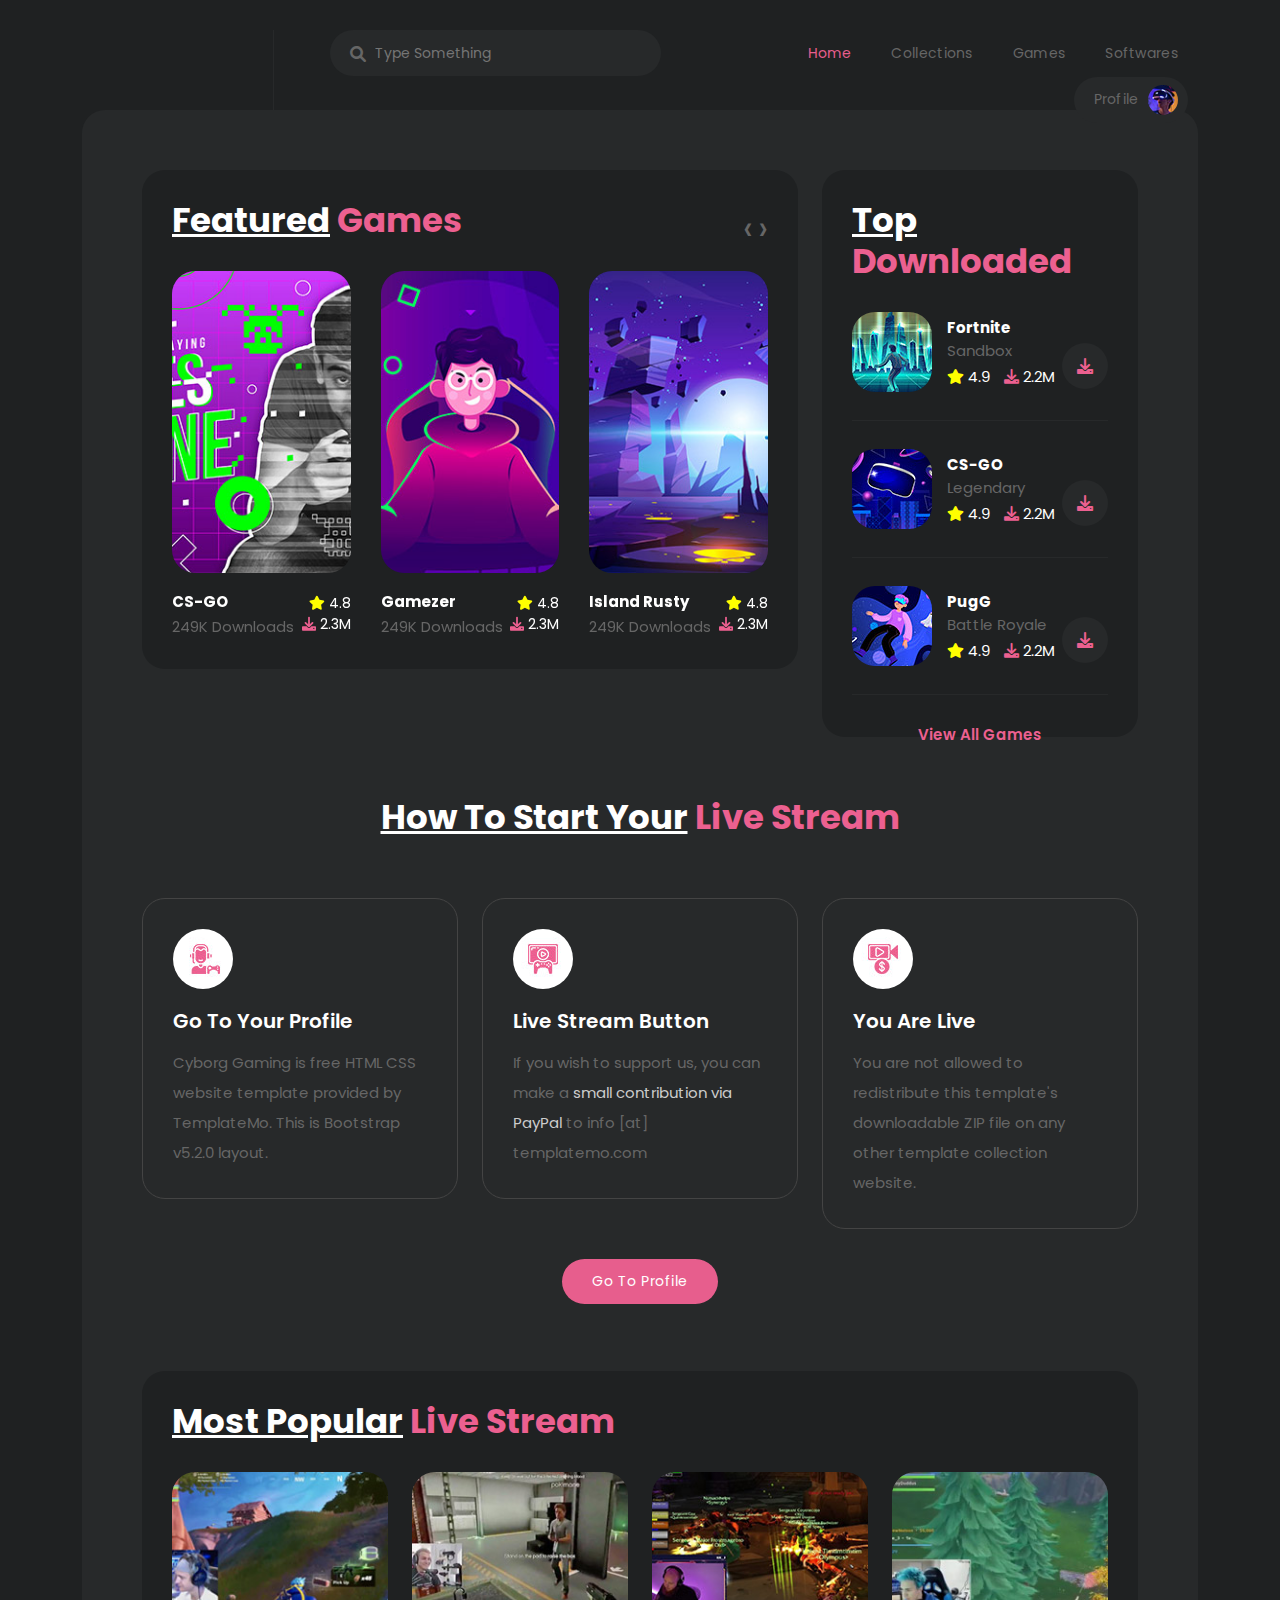
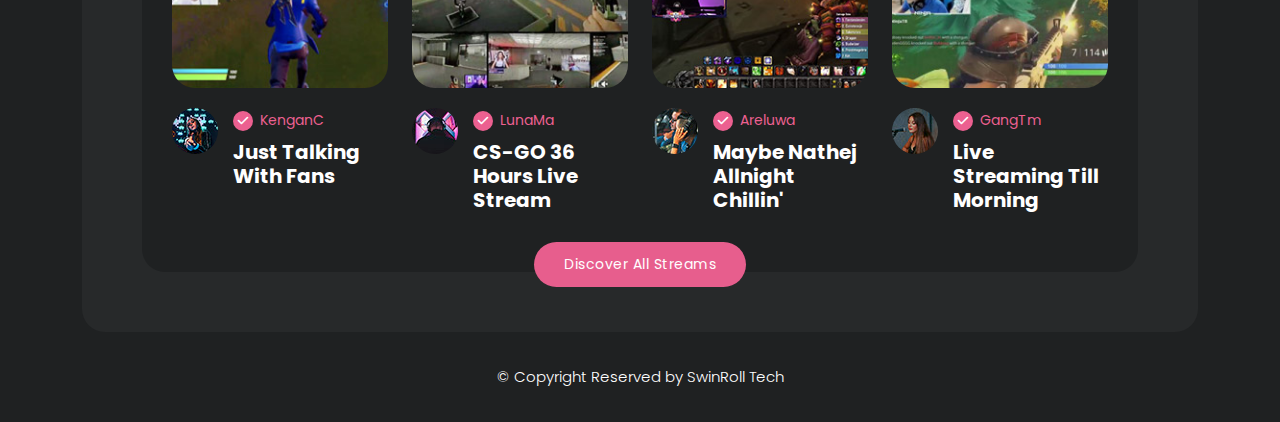
==== browse.html @ 905ba1fa "front-end_sample" ====
<!DOCTYPE html>
<html lang="en">

  <head>

    <meta charset="utf-8">
    <meta name="viewport" content="width=device-width, initial-scale=1, shrink-to-fit=no">

    <link href="https://fonts.googleapis.com/css2?family=Poppins:wght@100;200;300;400;500;600;700;800;900&display=swap" rel="stylesheet">

    <title> Game/App Shop </title>

    <!-- Bootstrap core CSS -->
    <link href="vendor/bootstrap/css/bootstrap.min.css" rel="stylesheet">


    <!-- Additional CSS Files -->
    <link rel="stylesheet" href="assets/css/fontawesome.css">
    <link rel="stylesheet" href="assets/css/templatemo-cyborg-gaming.css">
    <link rel="stylesheet" href="assets/css/owl.css">
    <link rel="stylesheet" href="assets/css/animate.css">
    <link rel="stylesheet"href="https://unpkg.com/swiper@7/swiper-bundle.min.css"/>
 
  </head>

<body>

  <!-- ***** Preloader Start ***** -->
  <div id="js-preloader" class="js-preloader">
    <div class="preloader-inner">
      <span class="dot"></span>
      <div class="dots">
        <span></span>
        <span></span>
        <span></span>
      </div>
    </div>
  </div>
  <!-- ***** Preloader End ***** -->

  <!-- ***** Header Area Start ***** -->
  <header class="header-area header-sticky">
    <div class="container">
        <div class="row">
            <div class="col-12">
                <nav class="main-nav">
                    <!-- ***** Logo Start ***** -->
                    <a href="index.html" class="logo">
                        <img src="assets/images/ " alt="">
                    </a>
                    <!-- ***** Logo End ***** -->
                    <!-- ***** Search End ***** -->
                    <div class="search-input">
                      <form id="search" action="#">
                        <input type="text" placeholder="Type Something" id='searchText' name="searchKeyword" onkeypress="handle" />
                        <i class="fa fa-search"></i>
                      </form>
                    </div>
                    <!-- ***** Search End ***** -->
                    <!-- ***** Menu Start ***** -->
                    <ul class="nav">
                        <li><a href="index.html" class="active">Home</a></li>
                        <li><a href="browse.html">Collections</a></li>
                        <li><a href="details.html">Games</a></li>
                        <li><a href="streams.html">Softwares</a></li>
                        <li><a href="profile.html">Profile <img src="assets/images/profile-header.jpg" alt=""></a></li>
                    </ul>   
                    <a class='menu-trigger'>
                        <span>Menu</span>
                    </a>
                    <!-- ***** Menu End ***** -->
                </nav>
            </div>
        </div>
    </div>
  </header>
  <!-- ***** Header Area End ***** -->

  <div class="container">
    <div class="row">
      <div class="col-lg-12">
        <div class="page-content">

          <!-- ***** Featured Games Start ***** -->
          <div class="row">
            <div class="col-lg-8">
              <div class="featured-games header-text">
                <div class="heading-section">
                  <h4><em>Featured</em> Games</h4>
                </div>
                <div class="owl-features owl-carousel">
                  <div class="item">
                    <div class="thumb">
                      <img src="assets/images/featured-01.jpg" alt="">
                      <div class="hover-effect">
                        <h6>2.4K Streaming</h6>
                      </div>
                    </div>
                    <h4>CS-GO<br><span>249K Downloads</span></h4>
                    <ul>
                      <li><i class="fa fa-star"></i> 4.8</li>
                      <li><i class="fa fa-download"></i> 2.3M</li>
                    </ul>
                  </div>
                  <div class="item">
                    <div class="thumb">
                      <img src="assets/images/featured-02.jpg" alt="">
                      <div class="hover-effect">
                        <h6>2.4K Streaming</h6>
                      </div>
                    </div>
                    <h4>Gamezer<br><span>249K Downloads</span></h4>
                    <ul>
                      <li><i class="fa fa-star"></i> 4.8</li>
                      <li><i class="fa fa-download"></i> 2.3M</li>
                    </ul>
                  </div>
                  <div class="item">
                    <div class="thumb">
                      <img src="assets/images/featured-03.jpg" alt="">
                      <div class="hover-effect">
                        <h6>2.4K Streaming</h6>
                      </div>
                    </div>
                    <h4>Island Rusty<br><span>249K Downloads</span></h4>
                    <ul>
                      <li><i class="fa fa-star"></i> 4.8</li>
                      <li><i class="fa fa-download"></i> 2.3M</li>
                    </ul>
                  </div>
                  <div class="item">
                    <div class="thumb">
                      <img src="assets/images/featured-01.jpg" alt="">
                      <div class="hover-effect">
                        <h6>2.4K Streaming</h6>
                      </div>
                    </div>
                    <h4>CS-GO<br><span>249K Downloads</span></h4>
                    <ul>
                      <li><i class="fa fa-star"></i> 4.8</li>
                      <li><i class="fa fa-download"></i> 2.3M</li>
                    </ul>
                  </div>
                  <div class="item">
                    <div class="thumb">
                      <img src="assets/images/featured-02.jpg" alt="">
                      <div class="hover-effect">
                        <h6>2.4K Streaming</h6>
                      </div>
                    </div>
                    <h4>Gamezer<br><span>249K Downloads</span></h4>
                    <ul>
                      <li><i class="fa fa-star"></i> 4.8</li>
                      <li><i class="fa fa-download"></i> 2.3M</li>
                    </ul>
                  </div>
                  <div class="item">
                    <div class="thumb">
                      <img src="assets/images/featured-03.jpg" alt="">
                      <div class="hover-effect">
                        <h6>2.4K Streaming</h6>
                      </div>
                    </div>
                    <h4>Island Rusty<br><span>249K Downloads</span></h4>
                    <ul>
                      <li><i class="fa fa-star"></i> 4.8</li>
                      <li><i class="fa fa-download"></i> 2.3M</li>
                    </ul>
                  </div>
                </div>
              </div>
            </div>
            <div class="col-lg-4">
              <div class="top-downloaded">
                <div class="heading-section">
                  <h4><em>Top</em> Downloaded</h4>
                </div>
                <ul>
                  <li>
                    <img src="assets/images/game-01.jpg" alt="" class="templatemo-item">
                    <h4>Fortnite</h4>
                    <h6>Sandbox</h6>
                    <span><i class="fa fa-star" style="color: yellow;"></i> 4.9</span>
                    <span><i class="fa fa-download" style="color: #ec6090;"></i> 2.2M</span>
                    <div class="download">
                      <a href="#"><i class="fa fa-download"></i></a>
                    </div>
                  </li>
                  <li>
                    <img src="assets/images/game-02.jpg" alt="" class="templatemo-item">
                    <h4>CS-GO</h4>
                    <h6>Legendary</h6>
                    <span><i class="fa fa-star" style="color: yellow;"></i> 4.9</span>
                    <span><i class="fa fa-download" style="color: #ec6090;"></i> 2.2M</span>
                    <div class="download">
                      <a href="#"><i class="fa fa-download"></i></a>
                    </div>
                  </li>
                  <li>
                    <img src="assets/images/game-03.jpg" alt="" class="templatemo-item">
                    <h4>PugG</h4>
                    <h6>Battle Royale</h6>
                    <span><i class="fa fa-star" style="color: yellow;"></i> 4.9</span>
                    <span><i class="fa fa-download" style="color: #ec6090;"></i> 2.2M</span>
                    <div class="download">
                      <a href="#"><i class="fa fa-download"></i></a>
                    </div>
                  </li>
                </ul>
                <div class="text-button">
                  <a href="profile.html">View All Games</a>
                </div>
              </div>
            </div>
          </div>
          <!-- ***** Featured Games End ***** -->

          <!-- ***** Start Stream Start ***** -->
          <div class="start-stream">
            <div class="col-lg-12">
              <div class="heading-section">
                <h4><em>How To Start Your</em> Live Stream</h4>
              </div>
              <div class="row">
                <div class="col-lg-4">
                  <div class="item">
                    <div class="icon">
                      <img src="assets/images/service-01.jpg" alt="" style="max-width: 60px; border-radius: 50%;">
                    </div>
                    <h4>Go To Your Profile</h4>
                    <p>Cyborg Gaming is free HTML CSS website template provided by TemplateMo. This is Bootstrap v5.2.0 layout.</p>
                  </div>
                </div>
                <div class="col-lg-4">
                  <div class="item">
                    <div class="icon">
                      <img src="assets/images/service-02.jpg" alt="" style="max-width: 60px; border-radius: 50%;">
                    </div>
                    <h4>Live Stream Button</h4>
                    <p>If you wish to support us, you can make a <a href="https://paypal.me/templatemo" target="_blank">small contribution via PayPal</a> to info [at] templatemo.com</p>
                  </div>
                </div>
                <div class="col-lg-4">
                  <div class="item">
                    <div class="icon">
                      <img src="assets/images/service-03.jpg" alt="" style="max-width: 60px; border-radius: 50%;">
                    </div>
                    <h4>You Are Live</h4>
                    <p>You are not allowed to redistribute this template's downloadable ZIP file on any other template collection website.</p>
                  </div>
                </div>
                <div class="col-lg-12">
                  <div class="main-button">
                    <a href="profile.html">Go To Profile</a>
                  </div>
                </div>
              </div>
            </div>
          </div>
          <!-- ***** Start Stream End ***** -->

          <!-- ***** Live Stream Start ***** -->
          <div class="live-stream">
            <div class="col-lg-12">
              <div class="heading-section">
                <h4><em>Most Popular</em> Live Stream</h4>
              </div>
            </div>
            <div class="row">
              <div class="col-lg-3 col-sm-6">
                <div class="item">
                  <div class="thumb">
                    <img src="assets/images/stream-01.jpg" alt="">
                    <div class="hover-effect">
                      <div class="content">
                        <div class="live">
                          <a href="#">Live</a>
                        </div>
                        <ul>
                          <li><a href="#"><i class="fa fa-eye"></i> 1.2K</a></li>
                          <li><a href="#"><i class="fa fa-gamepad"></i> CS-GO</a></li>
                        </ul>
                      </div>
                    </div>
                  </div>
                  <div class="down-content">
                    <div class="avatar">
                      <img src="assets/images/avatar-01.jpg" alt="" style="max-width: 46px; border-radius: 50%; float: left;">
                    </div>
                    <span><i class="fa fa-check"></i> KenganC</span>
                    <h4>Just Talking With Fans</h4>
                  </div> 
                </div>
              </div>
              <div class="col-lg-3 col-sm-6">
                <div class="item">
                  <div class="thumb">
                    <img src="assets/images/stream-02.jpg" alt="">
                    <div class="hover-effect">
                      <div class="content">
                        <div class="live">
                          <a href="#">Live</a>
                        </div>
                        <ul>
                          <li><a href="#"><i class="fa fa-eye"></i> 1.2K</a></li>
                          <li><a href="#"><i class="fa fa-gamepad"></i> CS-GO</a></li>
                        </ul>
                      </div>
                    </div>
                  </div>
                  <div class="down-content">
                    <div class="avatar">
                      <img src="assets/images/avatar-02.jpg" alt="" style="max-width: 46px; border-radius: 50%; float: left;">
                    </div>
                    <span><i class="fa fa-check"></i> LunaMa</span>
                    <h4>CS-GO 36 Hours Live Stream</h4>
                  </div> 
                </div>
              </div>
              <div class="col-lg-3 col-sm-6">
                <div class="item">
                  <div class="thumb">
                    <img src="assets/images/stream-03.jpg" alt="">
                    <div class="hover-effect">
                      <div class="content">
                        <div class="live">
                          <a href="#">Live</a>
                        </div>
                        <ul>
                          <li><a href="#"><i class="fa fa-eye"></i> 1.2K</a></li>
                          <li><a href="#"><i class="fa fa-gamepad"></i> CS-GO</a></li>
                        </ul>
                      </div>
                    </div>
                  </div>
                  <div class="down-content">
                    <div class="avatar">
                      <img src="assets/images/avatar-03.jpg" alt="" style="max-width: 46px; border-radius: 50%; float: left;">
                    </div>
                    <span><i class="fa fa-check"></i> Areluwa</span>
                    <h4>Maybe Nathej Allnight Chillin'</h4>
                  </div> 
                </div>
              </div>
              <div class="col-lg-3 col-sm-6">
                <div class="item">
                  <div class="thumb">
                    <img src="assets/images/stream-04.jpg" alt="">
                    <div class="hover-effect">
                      <div class="content">
                        <div class="live">
                          <a href="#">Live</a>
                        </div>
                        <ul>
                          <li><a href="#"><i class="fa fa-eye"></i> 1.2K</a></li>
                          <li><a href="#"><i class="fa fa-gamepad"></i> CS-GO</a></li>
                        </ul>
                      </div>
                    </div>
                  </div>
                  <div class="down-content">
                    <div class="avatar">
                      <img src="assets/images/avatar-04.jpg" alt="" style="max-width: 46px; border-radius: 50%; float: left;">
                    </div>
                    <span><i class="fa fa-check"></i> GangTm</span>
                    <h4>Live Streaming Till Morning</h4>
                  </div> 
                </div>
              </div>
              <div class="col-lg-12">
                <div class="main-button">
                  <a href="streams.html">Discover All Streams</a>
                </div>
              </div>
            </div>
          </div>
          <!-- ***** Live Stream End ***** -->

        </div>
      </div>
    </div>
  </div>
  
  <footer>
    <div class="container">
      <div class="row">
        <div class="col-lg-12">
          <p>© Copyright Reserved by <a href="#">SwinRoll Tech</a>

        </div>
      </div>
    </div>
  </footer>


  <!-- Scripts -->
  <!-- Bootstrap core JavaScript -->
  <script src="vendor/jquery/jquery.min.js"></script>
  <script src="vendor/bootstrap/js/bootstrap.min.js"></script>

  <script src="assets/js/isotope.min.js"></script>
  <script src="assets/js/owl-carousel.js"></script>
  <script src="assets/js/tabs.js"></script>
  <script src="assets/js/popup.js"></script>
  <script src="assets/js/custom.js"></script>


  </body>

</html>
---- assets/css/templatemo-cyborg-gaming.css ----
/*

TemplateMo 579 Cyborg Gaming

https://templatemo.com/tm-579-cyborg-gaming

*/

/* ---------------------------------------------
Table of contents
------------------------------------------------
01. font & reset css
02. reset
03. global styles
04. header
05. banner
06. features
07. testimonials
08. contact
09. footer

--------------------------------------------- */
/* 
---------------------------------------------
font & reset css
--------------------------------------------- 
*/
@import url("https://fonts.googleapis.com/css2?family=Poppins:wght@100;200;300;400;500;600;700;800;900");
/* 
---------------------------------------------
reset
--------------------------------------------- 
*/
html, body, div, span, applet, object, iframe, h1, h2, h3, h4, h5, h6, p, blockquote, div
pre, a, abbr, acronym, address, big, cite, code, del, dfn, em, font, img, ins, kbd, q,
s, samp, small, strike, strong, sub, sup, tt, var, b, u, i, center, dl, dt, dd, ol, ul, li,
figure, header, nav, section, article, aside, footer, figcaption {
  margin: 0;
  padding: 0;
  border: 0;
  outline: 0;
}

.clearfix:after {
  content: ".";
  display: block;
  clear: both;
  visibility: hidden;
  line-height: 0;
  height: 0;
}

.clearfix {
  display: inline-block;
}

html[xmlns] .clearfix {
  display: block;
}

* html .clearfix {
  height: 1%;
}

ul, li {
  padding: 0;
  margin: 0;
  list-style: none;
}

header, nav, section, article, aside, footer, hgroup {
  display: block;
}

* {
  box-sizing: border-box;
}

html, body {
  font-family: 'Poppins', sans-serif;
  font-weight: 400;
  background-color: #1e1e1e;
  font-size: 16px;
  -ms-text-size-adjust: 100%;
  -webkit-font-smoothing: antialiased;
  -moz-osx-font-smoothing: grayscale;
}

a {
	color: #CCC;
  text-decoration: none !important;
}
a:hover {
	color: #F99;
}

h1, h2, h3, h4, h5, h6 {
  margin-top: 0px;
  margin-bottom: 0px;
  color: #fff;
  font-weight: 700;
}

ul {
  margin-bottom: 0px;
}

p {
  font-size: 15px;
  line-height: 30px;
  color: #fff;
}

img {
  width: 100%;
  overflow: hidden;
}

/* 
---------------------------------------------
Global Styles
--------------------------------------------- 
*/
html,
body {
  background: #1f2122;
  font-family: 'Poppins', sans-serif;
}

body .page-content {
  margin-top: 110px;
  background-color: #27292a;
  padding: 60px;
  border-radius: 23px;
}

p {
  font-size: 15px;
  color: #666;
  line-height: 30px;
  margin-bottom: 0px;
}

::selection {
  background: #e75e8d;
  color: #fff;
}

::-moz-selection {
  background: #e75e8d;
  color: #fff;
}

.templatemo-item {
	max-width: 80px; 
	border-radius: 23px;
}

.main-button a {
  font-size: 14px;
  color: #fff;
  background-color: #e75e8d;
  padding: 12px 30px;
  display: inline-block;
  border-radius: 25px;
  font-weight: 400;
  text-transform: capitalize;
  letter-spacing: 0.5px;
  transition: all .3s;
  position: relative;
  overflow: hidden;
}

.main-button a:hover {
  background-color: #fff;
  color: #e75e8d;
}

.main-border-button a {
  font-size: 14px;
  color: #ec6090;
  background-color: transparent;
  border: 1px solid #ec6090;
  padding: 12px 30px;
  display: inline-block;
  border-radius: 25px;
  font-weight: 400;
  text-transform: capitalize;
  letter-spacing: 0.5px;
  transition: all .3s;
  position: relative;
  overflow: hidden;
}

.main-border-button a:hover {
  border-color: #fff;
  background-color: #fff;
  color: #e75e8d;
}

.border-no-active a {
  border-color: #666;
  color: #666;
}

.border-no-active a:hover{
  border-color: #666;
  color: #666;
  background-color: transparent;
}

section {
  margin-top: 120px;
}

.heading-section h4 {
  color: #ec6090;
  font-size: 34px;
  text-decoration: none;
  margin-bottom: 30px;
}

.heading-section h4 em {
  color: #fff;
  font-style: normal;
  text-decoration: underline;
}

/* 
---------------------------------------------
Pre-loader Style
--------------------------------------------- 
*/

.js-preloader {
  position: fixed;
  top: 0;
  left: 0;
  right: 0;
  bottom: 0;
  background-color: rgba(0,0,0,0.99);
  display: -webkit-box;
  display: flex;
  -webkit-box-align: center;
  align-items: center;
  -webkit-box-pack: center;
  justify-content: center;
  opacity: 1;
  visibility: visible;
  z-index: 9999;
  -webkit-transition: opacity 0.25s ease;
  transition: opacity 0.25s ease;
}

.js-preloader.loaded {
  opacity: 0;
  visibility: hidden;
  pointer-events: none;
}

@-webkit-keyframes dot {
  50% {
      -webkit-transform: translateX(96px);
      transform: translateX(96px);
  }
}

@keyframes dot {
  50% {
      -webkit-transform: translateX(96px);
      transform: translateX(96px);
  }
}

@-webkit-keyframes dots {
  50% {
      -webkit-transform: translateX(-31px);
      transform: translateX(-31px);
  }
}

@keyframes dots {
  50% {
      -webkit-transform: translateX(-31px);
      transform: translateX(-31px);
  }
}

.preloader-inner {
  position: relative;
  width: 142px;
  height: 40px;
  background: transparent;
}

.preloader-inner .dot {
  position: absolute;
  width: 16px;
  height: 16px;
  top: 12px;
  left: 15px;
  background: #e75e8d;
  border-radius: 50%;
  -webkit-transform: translateX(0);
  transform: translateX(0);
  -webkit-animation: dot 2.8s infinite;
  animation: dot 2.8s infinite;
}

.preloader-inner .dots {
  -webkit-transform: translateX(0);
  transform: translateX(0);
  margin-top: 12px;
  margin-left: 31px;
  -webkit-animation: dots 2.8s infinite;
  animation: dots 2.8s infinite;
}

.preloader-inner .dots span {
  display: block;
  float: left;
  width: 16px;
  height: 16px;
  margin-left: 16px;
  background: #e75e8d;
  border-radius: 50%;
}



/* 
---------------------------------------------
Header Style
--------------------------------------------- 
*/

.background-header {
  background-color: #fff !important;
  height: 70px!important;
  position: fixed!important;
  top: 0!important;
  left: 0;
  right: 0;
  box-shadow: 0px 0px 10px rgba(0,0,0,0.15)!important;
  -webkit-transition: all .5s ease 0s;
  -moz-transition: all .5s ease 0s;
  -o-transition: all .5s ease 0s;
  transition: all .5s ease 0s;
  display: none;
}

.header-area {
  background-color: transparent;
  position: absolute;
  height: 70px;
  top: 15px;
  left: 0;
  right: 0;
  z-index: 100;
  -webkit-transition: all .5s ease 0s;
  -moz-transition: all .5s ease 0s;
  -o-transition: all .5s ease 0s;
  transition: all .5s ease 0s;
}

.header-area .main-nav {
  min-height: 80px;
  background: transparent;
  display: flex;
  padding: 15px 0px;
  border-radius: 50px;
}

.background-header .main-nav {
  padding: 0px;
  background-color: transparent;
}

.header-area .main-nav #search {
  position: relative;
}

.header-area .main-nav #search input {
  background-color: #27292a;
  height: 46px;
  border-radius: 23px;
  border: none;
  color: #666;
  font-size: 14px;
  padding: 0px 15px 0px 45px;
}

.header-area .main-nav #search i {
  position: absolute;
  color: #666;
  left: 20px;
  top: 16px;
  width: 18px;
  height: 18px;
  font-size: 16px;
}

.header-area .main-nav .logo {
  border-right: 1px solid #27292a;
  flex-basis: 25%;
  margin-right: 5%;
  -webkit-transition: all 0.3s ease 0s;
  -moz-transition: all 0.3s ease 0s;
  -o-transition: all 0.3s ease 0s;
  transition: all 0.3s ease 0s;
}

.header-area .main-nav .logo img {
  width: 191px;
}

.background-header .main-nav .logo {
  margin-top: 8px;
}

.background-header .main-nav .logo img {
  width: 180px;
}

.header-area .main-nav .nav {
  display: inline-flex;
  flex-basis: 70%;
  justify-content: flex-end;
  vertical-align: middle;
  text-align: right;
  margin-top: 0px;
  margin-right: 0px;
  -webkit-transition: all 0.3s ease 0s;
  -moz-transition: all 0.3s ease 0s;
  -o-transition: all 0.3s ease 0s;
  transition: all 0.3s ease 0s;
  position: relative;
  z-index: 999;
}

.header-area .main-nav .nav li {
  padding-left: 10px;
  padding-right: 10px;
  display: inline-block;
}

.header-area .main-nav .nav li a {
  display: block;
  font-weight: 400;
  font-size: 14px;
  text-transform: capitalize;
  color: #666;
  -webkit-transition: all 0.3s ease 0s;
  -moz-transition: all 0.3s ease 0s;
  -o-transition: all 0.3s ease 0s;
  transition: all 0.3s ease 0s;
  border: transparent;
  padding: 13px 10px;
  border-radius: 18px;
  letter-spacing: .3px;
}

.header-area .main-nav .nav li:last-child a {
  background-color: #27292a;
  padding: 8px 10px 8px 20px;
  border-radius: 23px;
}

.header-area .main-nav .nav li:last-child a img {
  max-width: 30px;
  border-radius: 50%;
  margin-left: 5px;
}

.header-area .main-nav .nav li.has-sub ul.sub-menu li:last-child a:hover,
.background-header .main-nav .nav li.has-sub ul.sub-menu li:last-child a:hover {
  padding-left: 25px !important;
}

.header-area .main-nav .nav li:hover a,
.header-area .main-nav .nav li a.active {
  color: #e75e8d !important;
}

.header-area .main-nav .nav li:last-child:hover a,
.header-area .main-nav .nav li:last-child a.active {
  color: #fff !important;
  background-color: #e75e8d !important;
}

.background-header .main-nav .nav li:hover a,
.background-header .main-nav .nav li a.active {
  color: #fff;
  opacity: 1;
}

.header-area .main-nav .nav li.has-sub {
  position: relative;
  padding-right: 15px;
}

.header-area .main-nav .menu-trigger {
  cursor: pointer;
  display: block;
  position: absolute;
  top: 23px;
  width: 32px;
  height: 40px;
  text-indent: -9999em;
  z-index: 99;
  right: 20px;
  display: none;
}

.background-header .main-nav .menu-trigger {
  top: 17px;
}

.header-area .main-nav .menu-trigger span,
.header-area .main-nav .menu-trigger span:before,
.header-area .main-nav .menu-trigger span:after {
  -moz-transition: all 0.4s;
  -o-transition: all 0.4s;
  -webkit-transition: all 0.4s;
  transition: all 0.4s;
  background-color: #e75e8d;
  display: block;
  position: absolute;
  width: 30px;
  height: 2px;
  left: 0;
}

.background-header .main-nav .menu-trigger span,
.background-header .main-nav .menu-trigger span:before,
.background-header .main-nav .menu-trigger span:after {
  background-color: #e75e8d;
}

.header-area .main-nav .menu-trigger span:before,
.header-area .main-nav .menu-trigger span:after {
  -moz-transition: all 0.4s;
  -o-transition: all 0.4s;
  -webkit-transition: all 0.4s;
  transition: all 0.4s;
  background-color: #e75e8d;
  display: block;
  position: absolute;
  width: 30px;
  height: 2px;
  left: 0;
  width: 75%;
}

.background-header .main-nav .menu-trigger span:before,
.background-header .main-nav .menu-trigger span:after {
  background-color: #e75e8d;
}

.header-area .main-nav .menu-trigger span:before,
.header-area .main-nav .menu-trigger span:after {
  content: "";
}

.header-area .main-nav .menu-trigger span {
  top: 16px;
}

.header-area .main-nav .menu-trigger span:before {
  -moz-transform-origin: 33% 100%;
  -ms-transform-origin: 33% 100%;
  -webkit-transform-origin: 33% 100%;
  transform-origin: 33% 100%;
  top: -10px;
  z-index: 10;
}

.header-area .main-nav .menu-trigger span:after {
  -moz-transform-origin: 33% 0;
  -ms-transform-origin: 33% 0;
  -webkit-transform-origin: 33% 0;
  transform-origin: 33% 0;
  top: 10px;
}

.header-area .main-nav .menu-trigger.active span,
.header-area .main-nav .menu-trigger.active span:before,
.header-area .main-nav .menu-trigger.active span:after {
  background-color: transparent;
  width: 100%;
}

.header-area .main-nav .menu-trigger.active span:before {
  -moz-transform: translateY(6px) translateX(1px) rotate(45deg);
  -ms-transform: translateY(6px) translateX(1px) rotate(45deg);
  -webkit-transform: translateY(6px) translateX(1px) rotate(45deg);
  transform: translateY(6px) translateX(1px) rotate(45deg);
  background-color: #e75e8d;
}

.background-header .main-nav .menu-trigger.active span:before {
  background-color: #e75e8d;
}

.header-area .main-nav .menu-trigger.active span:after {
  -moz-transform: translateY(-6px) translateX(1px) rotate(-45deg);
  -ms-transform: translateY(-6px) translateX(1px) rotate(-45deg);
  -webkit-transform: translateY(-6px) translateX(1px) rotate(-45deg);
  transform: translateY(-6px) translateX(1px) rotate(-45deg);
  background-color: #e75e8d;
}

.background-header .main-nav .menu-trigger.active span:after {
  background-color: #e75e8d;
}

.header-area.header-sticky {
  min-height: 70px;
}

.header-area.header-sticky .nav li a.active {
  color: #fff;
}

@media (max-width: 1200px) {
  .header-area .main-nav .nav li {
    padding-left: 10px;
    padding-right: 10px;
  }
  .header-area .main-nav:before {
    display: none;
  }
}

@media (max-width: 992px) {
  .header-area {
    top: 0;
  }
  .header-area .main-nav {
    background-color: transparent;
    border-radius: 0px;
  }
  .header-area .main-nav .nav {
    height: auto;
    flex-basis: 100%;
  }
  .header-area .main-nav .logo {
    position: absolute;
    left: 30px;
    top: 15px;
  }
  .background-header .main-nav .logo {
    top: 0px;
  }
  .background-header .main-nav .border-button {
    top: 0px !important;
  }
  .header-area .main-nav .border-button {
    position: absolute;
    top: 15px;
    right: 70px;
  }
  .header-area.header-sticky .nav li a:hover,
  .header-area.header-sticky .nav li a.active {
    color: #e75e8d!important;
    opacity: 1;
  }
  .header-area.header-sticky .nav li.search-icon a {
    width: 100%;
  }
  .header-area {
    background-color: #f7f7f7;
    padding: 0px 15px;
    height: 80px;
    box-shadow: none;
    text-align: center;
  }
  .header-area .container {
    padding: 0px;
  }
  .header-area .logo {
    margin-left: 0px;
  }
  .header-area .menu-trigger {
    display: block !important;
  }
  .header-area .main-nav {
    overflow: hidden;
  }
  .header-area .main-nav .nav {
    float: none;
    width: 100%;
    display: none;
    -webkit-transition: all 0s ease 0s;
    -moz-transition: all 0s ease 0s;
    -o-transition: all 0s ease 0s;
    transition: all 0s ease 0s;
    margin-left: 0px;
  }
  .header-area.header-sticky .nav {
    margin-top: 65px !important;
    text-align: center;
  }
  .background-header.header-sticky .nav {
    margin-top: 70px !important;
  }
  .header-area .main-nav .nav li:first-child {
    border-top: 1px solid #eee;
  }
  .header-area .main-nav .nav li {
    width: 100%;
    background: #fff;
    border-bottom: 1px solid #eee;
    padding-left: 0px !important;
    padding-right: 0px !important;
  }
  .header-area .main-nav .nav li a {
    height: 50px !important;
    line-height: 50px !important;
    padding: 0px !important;
    border: none !important;
    background: #fff !important;
    color: #1e1e1e !important;
  }
  .header-area .main-nav .nav li a:hover {
    background: #fff !important;
    color: #e75e8d!important;
  }
  .header-area .main-nav .nav li:last-child a img {
    display: none;
  }
  .header-area .main-nav .nav li:last-child a:hover {
    color: #ec6090 !important;
    background-color: transparent !important;
  }
  .header-area .main-nav .nav li.has-sub ul.sub-menu {
    position: relative;
    visibility: inherit;
    opacity: 1;
    z-index: 1;
    transform: translateY(0%);
    top: 0px;
    width: 100%;
    box-shadow: none;
    height: 0px;
    transition: all 0s;
  }
  .header-area .main-nav .nav li.submenu ul li a {
    font-size: 12px;
    font-weight: 400;
  }
  .header-area .main-nav .nav li.submenu ul li a:hover:before {
    width: 0px;
  }
  .header-area .main-nav .nav li.has-sub ul.sub-menu {
    height: auto;
  }
  .header-area .main-nav .nav li.has-sub:after {
    color: #3B566E;
    right: 30px;
    font-size: 14px;
    top: 15px;
  }
  .header-area .main-nav .nav li.submenu:hover ul, .header-area .main-nav .nav li.submenu:focus ul {
    height: 0px;
  }
}

/* 
---------------------------------------------
Banner Style
--------------------------------------------- 
*/

.main-banner {
  background-image: url(../images/banner-bg.jpg);
  background-position: center center;
  background-size: cover;
  min-height: 380px;
  border-radius: 23px;
  padding: 80px 60px;
}

.main-banner h6 {
  font-size: 20px;
  color: #fff;
  font-weight: 400;
  margin-bottom: 25px;
}

.main-banner h4 {
  font-size: 45px;
  text-transform: uppercase;
  margin-bottom: 25px;
}

.main-banner h4 em {
  font-style: normal;
  color: #ec6090;
}

/* 
---------------------------------------------
Most Popular Style
--------------------------------------------- 
*/

.most-popular {
  margin-top: 60px;
  padding: 30px;
  background-color: #1f2122;
  border-radius: 23px;
}

.most-popular .item {
  background-color: #27292a;
  padding: 30px 15px;
  border-radius: 23px;
  margin-bottom: 30px;
}

.most-popular .item .item {
  padding: 0px;
  border-radius: 0px;
  background-color: transparent;
  margin-bottom: 0px;
}

.most-popular .item img {
  border-radius: 23px;
}

.most-popular .item h4 {
  font-size: 15px;
  margin-top: 20px;
  margin-bottom: 0px;
  display: inline-block;
}

.most-popular .item span {
  color: #666;
  display: block;
  margin-top: 7px;
  font-weight: 400;
}

.most-popular .item ul {
  float: right;
  margin-top: 20px;
}

.most-popular .item ul li {
  text-align: right;
  color: #fff;
  font-size: 14px;
}

.most-popular .item ul li:first-child i {
  color: yellow;
}

.most-popular .item ul li:last-child i {
  color: #ec6090;
}

.most-popular .main-button {
  text-align: center;
  margin-bottom: -53px;
}

/* 
---------------------------------------------
Gaming Library Style
--------------------------------------------- 
*/

.gaming-library {
  margin-top: 60px;
  padding: 30px;
  background-color: #1f2122;
  border-radius: 23px;
}

.gaming-library .item {
  border-bottom: 1px solid #27292a;
  margin-bottom: 20px;
  padding-bottom: 20px;
}

.gaming-library .last-item {
  margin-bottom: 30px;
}

.profile-library .last-item {
  border-bottom: none;
  padding-bottom: 0px;
  margin-bottom: 0px;
}

.gaming-library .item ul li {
  margin-top: 15px;
}

.gaming-library .item ul li img {
  margin-top: -30px;
}

.gaming-library .item ul li {
  display: inline-block;
  width: 17%;
}

.gaming-library .item ul li:first-child {
  width: 110px;
}

.gaming-library .item ul li:last-child {
  width: 15%;
  text-align: right;
}

.gaming-library .item ul li h4 {
  font-size: 15px;
  margin-bottom: 5px;
}

.gaming-library .item ul li span {
  color: #666;
  font-size: 14px;
}

.gaming-library .main-button {
  text-align: center;
  margin-bottom: -53px;
}

/* 
---------------------------------------------
Footer Style
--------------------------------------------- 
*/

footer p {
  text-align: center;
  padding: 30px 0px;
  color: #fff;
  font-weight: 300;
}

footer p a {
  color: #fff;
  transition: all .3s;
}

footer p a:hover {
  color: #ec6090;
}

/* 
---------------------------------------------
Featured Games Style
--------------------------------------------- 
*/

.featured-games {
  border-radius: 23px;
  background-color: #1f2122;
  padding: 30px;
}

.featured-games .item .thumb {
  position: relative;
  overflow: hidden;
}

.featured-games .item .thumb .hover-effect {
  position: absolute;
  bottom: -100px;
  text-align: center;
  width: 100%;
  opacity: 0;
  visibility: hidden;
  transition: all .4s;
}

.featured-games .item .thumb:hover .hover-effect {
  opacity: 1;
  visibility: visible;
  bottom: 15px;
}

.featured-games .item .thumb .hover-effect h6 {
  background-color: rgba(31,33,34,0.95);
  display: inline-block;
  color: #ec6090;
  font-weight: 600;
  font-size: 14px;
  padding: 10px 20px;
  border-radius: 25px;
}

.featured-games .item img {
  border-radius: 23px;
}

.featured-games .item h4 {
  font-size: 15px;
  margin-top: 20px;
  margin-bottom: 0px;
  display: inline-block;
}

.featured-games .item span {
  color: #666;
  display: block;
  margin-top: 7px;
  font-weight: 400;
}

.featured-games .item ul {
  float: right;
  margin-top: 20px;
}

.featured-games .item ul li {
  text-align: right;
  color: #fff;
  font-size: 14px;
}

.featured-games .item ul li:first-child i {
  color: yellow;
}

.featured-games .item ul li:last-child i {
  color: #ec6090;
}

.featured-games .owl-nav {
  position: absolute;
  margin: 0 auto;
  top: -70px;
  right: 0;
}

.featured-games .owl-nav .owl-prev {
  margin-right: 2.5px;
}

.featured-games .owl-nav .owl-next {
  margin-left: 2.5px;
}

.featured-games .owl-nav .owl-prev span,
.featured-games .owl-nav .owl-next span  {
  font-size: 36px;
  display: inline-block;
  color: #666;
  opacity: 1;
  transition: all .3s;
}

.featured-games .owl-nav .owl-prev span:hover,
.featured-games .owl-nav .owl-next span:hover {
  opacity: 1;
  color: #ec6090;
}

.top-downloaded {
  border-radius: 23px;
  background-color: #1f2122;
  padding: 30px;
  max-height: 567px;
  min-height: 567px;
}

.top-downloaded ul li {
  position: relative;
  display: inline-block;
  width: 100%;
}

.top-downloaded ul li img {
  float: left;
  margin-right: 15px;
}

.top-downloaded ul li h4 {
  font-size: 15px;
  padding-top: 7px;
}

.top-downloaded ul li h6 {
  font-size: 15px;
  color: #666;
  font-weight: 400;
  margin-top: 5px;
  margin-bottom: 5px;
}

.top-downloaded ul li span {
  color: #fff;
  font-size: 15px;
  margin-right: 10px;
}

.top-downloaded ul li .download i {
  position: absolute;
  right: 0;
  top: 50%;
  transform: translateY(-23px);
  width: 46px;
  height: 46px;
  text-align: center;
  line-height: 46px;
  color: #ec6090;
  background-color: #27292a;
  border-radius: 50%;
}

.top-downloaded ul li {
  border-bottom: 1px solid #27292a;
  margin-bottom: 28px;
  padding-bottom: 28px;
}

.top-downloaded .text-button  {
  text-align: center;
}

.top-downloaded .text-button a {
  font-weight: 600;
  color: #ec6090;
  font-size: 15px;
}

/* 
---------------------------------------------
Start Stream Style
--------------------------------------------- 
*/

.start-stream .heading-section {
  margin-top: 60px;
  text-align: center;
  margin-bottom: 60px;
}

.start-stream .item {
  padding: 30px;
  border: 1px solid #444;
  border-radius: 23px;
}

.start-stream .item h4 {
  font-size: 20px;
  margin-top: 20px;
  margin-bottom: 15px;
  font-weight: 600;
}

.start-stream .main-button {
  text-align: center;
  margin-top: 30px;
}

/* 
---------------------------------------------
Live Stream Style
--------------------------------------------- 
*/

.live-stream {
  margin-top: 60px;
  border-radius: 23px;
  background-color: #1f2122;
  padding: 30px;
}

.live-stream .item {
  margin-bottom: 30px;
}

.live-stream .thumb {
  position: relative;
  overflow: hidden;
  margin-bottom: 20px;
}

.live-stream .thumb img {
  border-radius: 23px; 
}

.live-stream .thumb:hover .hover-effect {
  opacity: 1;
  visibility: visible;
}

.live-stream .hover-effect {
  opacity: 0;
  visibility: hidden;
  transition: all .4s;
}

.live-stream .hover-effect .live a { 
  position: absolute;
  background-color: rgba(236, 96, 144, 0.9);
  padding: 5px 10px;
  border-radius: 23px;
  color: #fff;
  font-size: 14px;
  right: 15px;
  top: 15px;
}

.live-stream .hover-effect ul {
  position: absolute;
  bottom: 20px;
  text-align: center;
  width: 100%;
}

.live-stream .hover-effect ul li {
  display: inline-block;
  margin: 0px 5px;
}

.live-stream .hover-effect ul li a {
  background-color: rgba(236, 96, 144, 0.9);
  padding: 5px 10px;
  border-radius: 23px;
  color: #fff;
  font-size: 14px;
}

.live-stream .avatar img {
  margin-right: 15px;
}

.live-stream span i {
  color: #fff;
  background-color: #ec6090;
  border-radius: 50%;
  font-size: 12px;
  width: 20px;
  height: 20px;
  display: inline-block;
  text-align: center;
  line-height: 20px;
  margin-right: 3px;
}

.live-stream span {
  font-size: 14px;
  color: #ec6090;
}

.live-stream .down-content h4 {
  margin-top: 8px;
  font-size: 20px;
  font-weight: 700;
  margin-left: 61px;
}

.live-stream .main-button {
  text-align: center;
  margin-bottom: -53px;
}

/* 
---------------------------------------------
Featured Banner Style
--------------------------------------------- 
*/

.feature-banner .thumb {
  position: relative;
  max-height: 305px;
  overflow: hidden;
  border-radius: 23px;;
}

.feature-banner .thumb a {
  position: absolute;
  left: 50%;
  top: 50%;
  transform: translate(-23px, -23px);
  width: 46px;
  height: 46px;
  background-color: #fff;
  border-radius: 50%;
  display: inline-block;
  text-align: center;
  line-height: 46px;
  color: #ec6090;
}

/* 
---------------------------------------------
Game Details Style
--------------------------------------------- 
*/

.game-details h2 {
  font-size: 45px;
  text-transform: uppercase;
  text-align: center;
  margin: 60px 0px;
}

.game-details .content {
  border-radius: 23px;
  padding: 30px;
  background-color: #1f2122;
}

.game-details .content .left-info {
  background-color: #27292a;
  border-radius: 23px;
  padding: 30px;
  margin-bottom: 30px;
}

.game-details .content .left-info .left {
  float: left;
}

.game-details .content .left-info h4 {
  font-size: 15px;
  display: block;
}

.game-details .content .left-info span {
  color: #666;
  display: block;
  margin-top: 7px;
  font-weight: 400;
}

.game-details .content .left-info ul {
  text-align: right;
}

.game-details .content .left-info ul li {
  color: #fff;
  font-size: 14px;
  margin-bottom: 3px;
}

.game-details .content .left-info ul li:first-child i {
  color: yellow;
}

.game-details .content .left-info ul li:last-child i {
  color: #ec6090;
}

.game-details .content .right-info {
  background-color: #27292a;
  border-radius: 23px;
  padding: 30px;
  margin-bottom: 30px;
}

.game-details .content .right-info ul li {
  display: inline-block;
  width: 23%;
  text-align: center;
  font-size: 14px;
  color: #fff;
}

.game-details .content .right-info ul li i {
  display: block;
  margin-bottom: 12px;
}

.game-details .content .right-info ul li:first-child i {
  color: yellow;
} 

.game-details .content .right-info ul li i {
  color: #ec6090;
}

.game-details .main-border-button {
  margin-top: 35px;
}

.game-details .main-border-button a {
  text-align: center;
  width: 100%;
} 

/* 
---------------------------------------------
Other Related Style
--------------------------------------------- 
*/

.other-games {
  border-radius: 23px;
  padding: 30px 30px 0px 30px;
  background-color: #1f2122;
  margin-top: 60px;
}

.other-games .item {
  position: relative;
  border-bottom: 1px solid #27292a;
  padding-bottom: 52px;
  margin-bottom: 30px;
}

.other-games .item img {
  float: left;
  margin-right: 15px;
}

.other-games .item h4 {
  display: inline-block;
  font-size: 15px;
  margin-bottom: 5px;
  padding-top: 15px;
}

.other-games .item span {
  color: #666;
  font-size: 14px;
  display: block;
}

.other-games ul {
  position: absolute;
  right: 0;
  top: 15px;
}

.other-games ul li {
  color: #fff;
  font-size: 14px;
  margin-bottom: 3px;
}

.other-games ul li:first-child i {
  color: yellow;
}

.other-games ul li:last-child i {
  color: #ec6090;
}

/* 
---------------------------------------------
Top Streamers Style
--------------------------------------------- 
*/

.top-streamers {
  border-radius: 23px;
  background-color: #1f2122;
  padding: 30px;
  max-height: 567px;
  min-height: 567px;
}

.top-streamers ul li {
  display: inline-block;
  width: 100%;
  border-bottom: 1px solid #353637;
  margin-bottom: 25px;
  padding-bottom: 25px;
}

.top-streamers ul li:last-child {
  border-bottom: none;
  padding-bottom: 0px;
  margin-bottom: 0px;
}

.top-streamers ul li span {
  float: left;
  font-size: 15px;
  color: #fff;
  font-weight: 700;
  padding-top: 12px;
  margin-right: 10px;
}

.top-streamers ul li h6 {
  display: inline;
  font-size: 14px;
  color: #ec6090;
  font-weight: 400;
}

.top-streamers ul li h6 i {
  color: #fff;
  background-color: #ec6090;
  border-radius: 50%;
  font-size: 12px;
  width: 20px;
  height: 20px;
  display: inline-block;
  text-align: center;
  line-height: 20px;
  margin-right: 3px;
}

.top-streamers ul li .main-button {
  float: right;
}

.top-streamers ul li .main-button a {
  padding: 8px 20px;
}

/* 
---------------------------------------------
Profile Style
--------------------------------------------- 
*/

.main-profile {
  border-radius: 23px;
  padding: 30px;
  background-color: #1f2122;
}

.main-profile .main-info span {
  font-size: 14px;
  color: #fff;
  background-color: #e75e8d;
  padding: 8px 20px;
  display: inline-block;
  border-radius: 25px;
  font-weight: 400;
  text-transform: capitalize;
  letter-spacing: 0.5px;
  margin-bottom: 15px;
}

.main-profile .main-info h4 {
  margin-bottom: 20px;
}

.main-profile .main-info .main-border-button {
  margin-top: 25px;
}

.main-profile ul {
  border-radius: 23px;
  padding: 30px;
  background-color: #27292a;
}

.main-profile ul li {
  width: 100%;
  font-size: 14px;
  color: #666;
  margin-bottom: 20px;
  padding-bottom: 20px;
  border-bottom: 1px solid #666;
}

.main-profile ul li span {
  float: right;
  font-weight: 500;
  color: #ec6090;
}

.main-profile ul li:last-child {
  border-bottom: none;
  padding-bottom: 0;
  margin-bottom: 0;
}

.clips {
  margin-top: 30px;
  border-top: 2px solid #27292a;
}

.clips .heading-section {
  margin-top: 30px;
}

.clips .item  {
  border-radius: 23px;
  padding: 30px 15px;
  background-color: #27292a;
  margin-bottom: 30px;
}

.clips .item .thumb {
  position: relative;
  margin-bottom: 15px;
}

.clips .item .thumb a {
  position: absolute;
    left: 50%;
    top: 50%;
    transform: translate(-23px, -23px);
    width: 46px;
    height: 46px;
    background-color: #fff;
    border-radius: 50%;
    display: inline-block;
    text-align: center;
    line-height: 46px;
    color: #ec6090;
}

.clips .item h4 {
  font-size: 15px;
  display: inline-block;
}

.clips .item span i {
  color: #ec6090;
}

.clips .item span {
  float: right;
  color: #fff;
  font-size: 14px;
}

.clips .main-button {
  margin-top: 10px;
  text-align: center;
}

/* 
---------------------------------------------
Responsive Style
--------------------------------------------- 
*/

body {
  overflow-x: hidden;
}

@media (max-width: 767px) {
  body .page-content {
    padding: 0px 30px;
  }
  .main-banner {
    text-align: center;
  }
  .main-banner h4 {
    font-size: 35px;
  }
  .gaming-library .item ul li,
  .gaming-library .item ul li:first-child,
  .gaming-library .item ul li:last-child {
    width: 100% !important;
    text-align: center !important;
  }
  .gaming-library .item ul li {
    margin-top: 30px;
  }
  .top-downloaded ul li .download i {
    top: 20px;
    width: 30px;
    height: 30px;
    line-height: 30px;
  }
  .top-downloaded ul li img {
    margin-right: 10px;
  }
  .top-downloaded ul li span {
    font-size: 14px;
  }
  .top-streamers ul li .main-button {
    float: none;
    margin-top: 10px;
  }
  .top-streamers ul li .main-button a {
    width: 100%;
    text-align: center;
  }
  .top-streamers,
  .top-downloaded {
    max-height: 100%;
    min-height: 100%;
  }
  .most-popular .item .inner-item {
    margin-bottom: 20px;
  }
}

@media (max-width: 992px) {
  .background-header {
  display: inline-block;
  }
  .header-area .main-nav #search {
    display: none;
  }
  .heading-section h4 {
    font-size: 20px;
  }
  .gaming-library .item ul li {
    width: 48% !important;
  }
  .gaming-library .item ul li:last-child {
    text-align: left;
  }
  .featured-games {
    margin-bottom: 60px;
  }
  .start-stream .item {
    margin: 15px 0px;
  }
  .feature-banner .thumb {
    margin-top: 30px;
  }
  .main-profile .main-info {
    margin: 45px 0px;
  }
}

@media (max-width: 1200px) {
  .header-area .main-nav .nav li {
    padding-right: 5px;
    padding-left: 5px;
  }
  .header-area .main-nav .logo {
    margin-right: 30px;
    border-right: none;
  }
  .gaming-library .item ul li {
    width: 16%;
  }
}
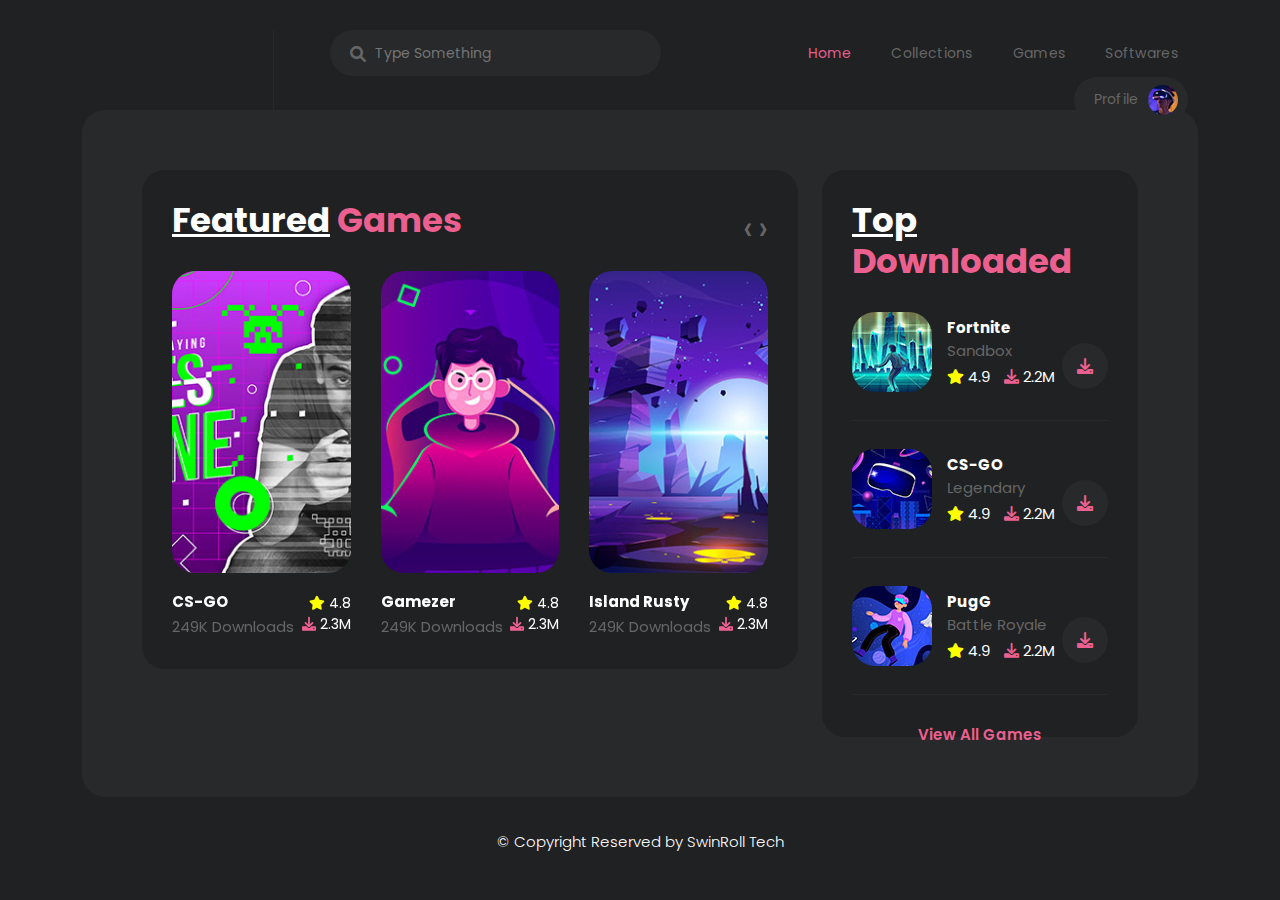
==== commit 51e4e982: "frontend_update" ====
--- a/browse.html
+++ b/browse.html
@@ -24,19 +24,6 @@
   </head>
 
 <body>
-
-  <!-- ***** Preloader Start ***** -->
-  <div id="js-preloader" class="js-preloader">
-    <div class="preloader-inner">
-      <span class="dot"></span>
-      <div class="dots">
-        <span></span>
-        <span></span>
-        <span></span>
-      </div>
-    </div>
-  </div>
-  <!-- ***** Preloader End ***** -->
 
   <!-- ***** Header Area Start ***** -->
   <header class="header-area header-sticky">
@@ -215,167 +202,7 @@
           </div>
           <!-- ***** Featured Games End ***** -->
 
-          <!-- ***** Start Stream Start ***** -->
-          <div class="start-stream">
-            <div class="col-lg-12">
-              <div class="heading-section">
-                <h4><em>How To Start Your</em> Live Stream</h4>
-              </div>
-              <div class="row">
-                <div class="col-lg-4">
-                  <div class="item">
-                    <div class="icon">
-                      <img src="assets/images/service-01.jpg" alt="" style="max-width: 60px; border-radius: 50%;">
-                    </div>
-                    <h4>Go To Your Profile</h4>
-                    <p>Cyborg Gaming is free HTML CSS website template provided by TemplateMo. This is Bootstrap v5.2.0 layout.</p>
-                  </div>
-                </div>
-                <div class="col-lg-4">
-                  <div class="item">
-                    <div class="icon">
-                      <img src="assets/images/service-02.jpg" alt="" style="max-width: 60px; border-radius: 50%;">
-                    </div>
-                    <h4>Live Stream Button</h4>
-                    <p>If you wish to support us, you can make a <a href="https://paypal.me/templatemo" target="_blank">small contribution via PayPal</a> to info [at] templatemo.com</p>
-                  </div>
-                </div>
-                <div class="col-lg-4">
-                  <div class="item">
-                    <div class="icon">
-                      <img src="assets/images/service-03.jpg" alt="" style="max-width: 60px; border-radius: 50%;">
-                    </div>
-                    <h4>You Are Live</h4>
-                    <p>You are not allowed to redistribute this template's downloadable ZIP file on any other template collection website.</p>
-                  </div>
-                </div>
-                <div class="col-lg-12">
-                  <div class="main-button">
-                    <a href="profile.html">Go To Profile</a>
-                  </div>
-                </div>
-              </div>
-            </div>
-          </div>
-          <!-- ***** Start Stream End ***** -->
-
-          <!-- ***** Live Stream Start ***** -->
-          <div class="live-stream">
-            <div class="col-lg-12">
-              <div class="heading-section">
-                <h4><em>Most Popular</em> Live Stream</h4>
-              </div>
-            </div>
-            <div class="row">
-              <div class="col-lg-3 col-sm-6">
-                <div class="item">
-                  <div class="thumb">
-                    <img src="assets/images/stream-01.jpg" alt="">
-                    <div class="hover-effect">
-                      <div class="content">
-                        <div class="live">
-                          <a href="#">Live</a>
-                        </div>
-                        <ul>
-                          <li><a href="#"><i class="fa fa-eye"></i> 1.2K</a></li>
-                          <li><a href="#"><i class="fa fa-gamepad"></i> CS-GO</a></li>
-                        </ul>
-                      </div>
-                    </div>
-                  </div>
-                  <div class="down-content">
-                    <div class="avatar">
-                      <img src="assets/images/avatar-01.jpg" alt="" style="max-width: 46px; border-radius: 50%; float: left;">
-                    </div>
-                    <span><i class="fa fa-check"></i> KenganC</span>
-                    <h4>Just Talking With Fans</h4>
-                  </div> 
-                </div>
-              </div>
-              <div class="col-lg-3 col-sm-6">
-                <div class="item">
-                  <div class="thumb">
-                    <img src="assets/images/stream-02.jpg" alt="">
-                    <div class="hover-effect">
-                      <div class="content">
-                        <div class="live">
-                          <a href="#">Live</a>
-                        </div>
-                        <ul>
-                          <li><a href="#"><i class="fa fa-eye"></i> 1.2K</a></li>
-                          <li><a href="#"><i class="fa fa-gamepad"></i> CS-GO</a></li>
-                        </ul>
-                      </div>
-                    </div>
-                  </div>
-                  <div class="down-content">
-                    <div class="avatar">
-                      <img src="assets/images/avatar-02.jpg" alt="" style="max-width: 46px; border-radius: 50%; float: left;">
-                    </div>
-                    <span><i class="fa fa-check"></i> LunaMa</span>
-                    <h4>CS-GO 36 Hours Live Stream</h4>
-                  </div> 
-                </div>
-              </div>
-              <div class="col-lg-3 col-sm-6">
-                <div class="item">
-                  <div class="thumb">
-                    <img src="assets/images/stream-03.jpg" alt="">
-                    <div class="hover-effect">
-                      <div class="content">
-                        <div class="live">
-                          <a href="#">Live</a>
-                        </div>
-                        <ul>
-                          <li><a href="#"><i class="fa fa-eye"></i> 1.2K</a></li>
-                          <li><a href="#"><i class="fa fa-gamepad"></i> CS-GO</a></li>
-                        </ul>
-                      </div>
-                    </div>
-                  </div>
-                  <div class="down-content">
-                    <div class="avatar">
-                      <img src="assets/images/avatar-03.jpg" alt="" style="max-width: 46px; border-radius: 50%; float: left;">
-                    </div>
-                    <span><i class="fa fa-check"></i> Areluwa</span>
-                    <h4>Maybe Nathej Allnight Chillin'</h4>
-                  </div> 
-                </div>
-              </div>
-              <div class="col-lg-3 col-sm-6">
-                <div class="item">
-                  <div class="thumb">
-                    <img src="assets/images/stream-04.jpg" alt="">
-                    <div class="hover-effect">
-                      <div class="content">
-                        <div class="live">
-                          <a href="#">Live</a>
-                        </div>
-                        <ul>
-                          <li><a href="#"><i class="fa fa-eye"></i> 1.2K</a></li>
-                          <li><a href="#"><i class="fa fa-gamepad"></i> CS-GO</a></li>
-                        </ul>
-                      </div>
-                    </div>
-                  </div>
-                  <div class="down-content">
-                    <div class="avatar">
-                      <img src="assets/images/avatar-04.jpg" alt="" style="max-width: 46px; border-radius: 50%; float: left;">
-                    </div>
-                    <span><i class="fa fa-check"></i> GangTm</span>
-                    <h4>Live Streaming Till Morning</h4>
-                  </div> 
-                </div>
-              </div>
-              <div class="col-lg-12">
-                <div class="main-button">
-                  <a href="streams.html">Discover All Streams</a>
-                </div>
-              </div>
-            </div>
-          </div>
-          <!-- ***** Live Stream End ***** -->
-
+        
         </div>
       </div>
     </div>
